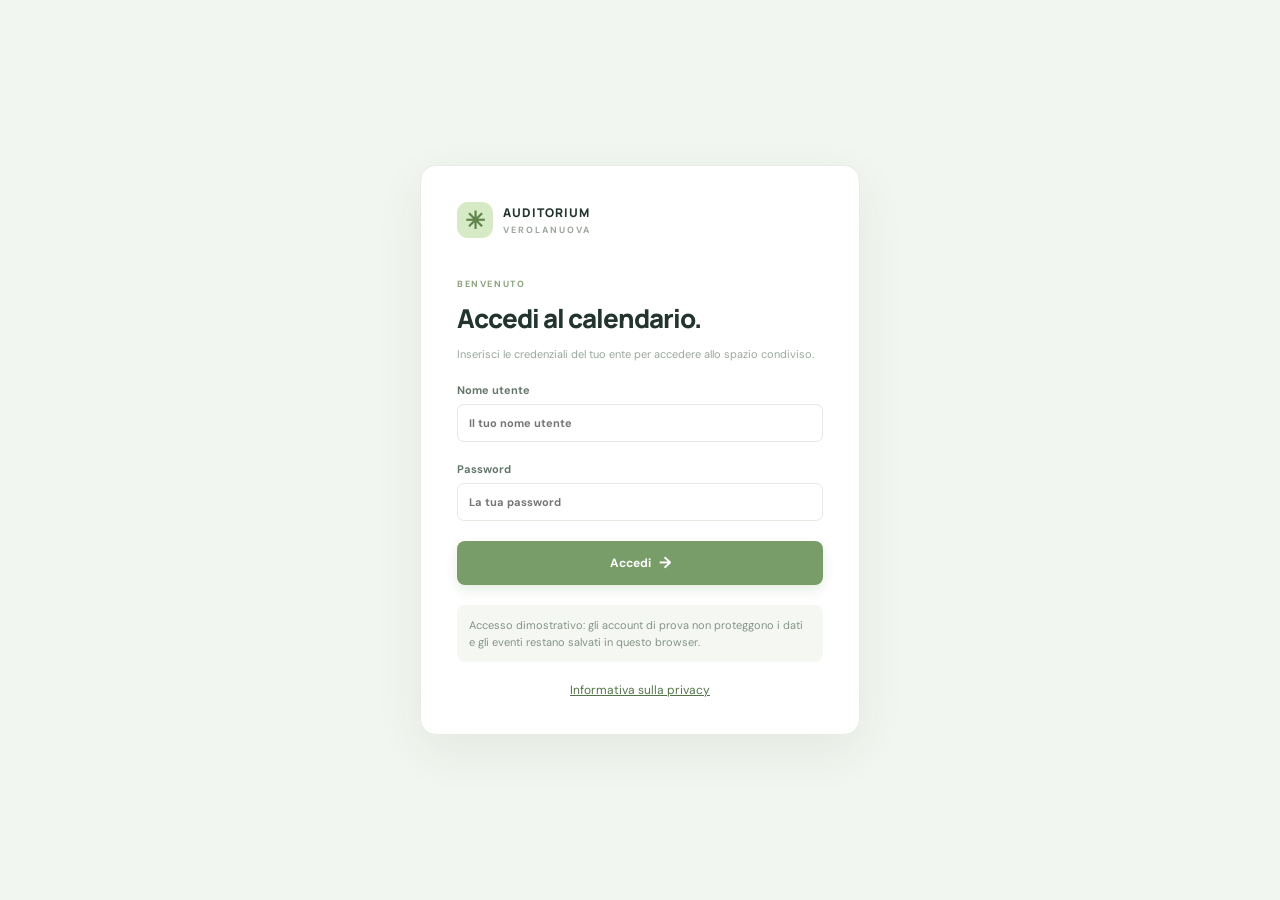
==== index.html @ 4de80c24 "Link privacy information from login" ====
<!doctype html>
<html lang="it"><head><meta charset="utf-8"><meta name="viewport" content="width=device-width, initial-scale=1"><title>Accedi · Calendario Auditorium</title><link rel="preconnect" href="https://fonts.googleapis.com"><link rel="preconnect" href="https://fonts.gstatic.com" crossorigin><link href="https://fonts.googleapis.com/css2?family=DM+Sans:wght@400;500;600;700&family=Manrope:wght@500;600;700;800&display=swap" rel="stylesheet"><link rel="stylesheet" href="styles.css"></head>
<body class="login-page"><main class="login-card"><form id="loginForm"><div class="login-brand"><span class="brand-icon">✳</span><span>AUDITORIUM<small>VEROLANUOVA</small></span></div><div class="eyebrow">BENVENUTO</div><h1>Accedi al calendario.</h1><p class="dialog-copy">Inserisci le credenziali del tuo ente per accedere allo spazio condiviso.</p><label>Nome utente<input name="username" autocomplete="username" required placeholder="Il tuo nome utente"></label><label>Password<input name="password" type="password" autocomplete="current-password" required placeholder="La tua password"></label><p id="loginError" class="error" role="alert"></p><button id="loginButton" class="primary-button login-submit" type="button">Accedi <span aria-hidden="true">→</span></button><p class="login-note">Accesso dimostrativo: gli account di prova non proteggono i dati e gli eventi restano salvati in questo browser.</p></form><p style="margin:20px 0 0;text-align:center;font-size:12px"><a href="privacy.html" style="color:#527548">Informativa sulla privacy</a></p></main><script src="login.js"></script></body></html>
---- styles.css ----
:root{--ink:#23342e;--muted:#89938e;--line:#edf0ed;--green:#b5d992;--green-dark:#628c47;--blue:#577e9e;--bg:#f6f8f5}*{box-sizing:border-box}body{margin:0;background:var(--bg);color:var(--ink);font-family:'DM Sans',sans-serif;font-size:14px}button,input,select,textarea{font:inherit}button{cursor:pointer}.sidebar{position:fixed;inset:0 auto 0 0;width:238px;background:#fff;border-right:1px solid #edf0ed;padding:30px 20px;display:flex;flex-direction:column}.brand{display:flex;align-items:center;gap:11px;text-decoration:none;color:var(--ink);font-family:Manrope,sans-serif;font-size:13px;font-weight:800;letter-spacing:1.1px}.brand-icon{display:grid;place-items:center;width:36px;height:36px;background:#d5eac5;border-radius:11px;font-size:24px;color:#61844d}.brand small{display:block;font:700 9px 'DM Sans';letter-spacing:2.2px;color:#9ba69d;margin-top:4px}.sidebar-label{font-size:9px;letter-spacing:1.5px;font-weight:700;color:#a4aea7;margin:54px 10px 16px}.nav-active{background:#eef5e9;color:#587b48;border-radius:9px;padding:13px 12px;font-weight:700}.nav-active>span:first-child{font-size:18px;margin-right:10px}.nav-arrow{float:right}.calendar-label{margin-top:39px}.calendar-key{display:flex;align-items:flex-start;gap:10px;font-size:12px;font-weight:700;padding:9px 8px;line-height:1.3}.calendar-key small{display:block;color:#a7b0a8;font-size:10px;font-weight:500;margin-top:5px}.key-dot,.legend i{display:inline-block;width:9px;height:9px;border-radius:50%;flex:none;margin-top:3px}.school-dot{background:#d5ac45}.town-dot{background:#648bac}.key-check{margin-left:auto;color:#a6b0a8}.sidebar-bottom{margin-top:auto;background:#f3f7f0;border-radius:12px;padding:17px;color:#55714a}.help-icon{font-size:23px;margin-bottom:17px}.sidebar-bottom strong{font-size:12px}.sidebar-bottom p{font-size:11px;color:#8a9b86;line-height:1.6;margin-bottom:0}.sidebar-footer{font-size:8px;letter-spacing:1px;color:#b0bab1;margin:25px 3px 0}.sidebar-footer span{float:right}.main{margin-left:238px}.topbar{height:76px;background:#fff;border-bottom:1px solid var(--line);display:flex;align-items:center;justify-content:space-between;padding:0 48px}.breadcrumbs{font-size:9px;color:#aab2ac;font-weight:700;letter-spacing:1.3px}.breadcrumbs span{padding:0 12px;color:#d6dcd7}.breadcrumbs b{color:#718078}.top-right{display:flex;align-items:center;gap:24px}.demo-pill{font-size:9px;letter-spacing:.8px;font-weight:700;color:#839186}.demo-pill i,.calendar-footer i{display:inline-block;width:6px;height:6px;background:#9cc981;border-radius:50%;margin-right:6px}.profile-button{border:0;background:none;display:flex;align-items:center;gap:10px;text-align:left;color:#5e6e63}.avatar{width:34px;height:34px;border-radius:50%;display:grid;place-items:center;background:#e6ede2;color:#58794a;font-weight:700}.profile-text b,.profile-text small{display:block}.profile-text b{font-size:11px}.profile-text small{font-size:9px;color:#a5afa7;margin-top:3px}.content{max-width:1500px;margin:auto;padding:46px 48px 20px}.heading{display:flex;justify-content:space-between;align-items:end;margin-bottom:29px}.eyebrow{color:#8ca37e;font-size:9px;letter-spacing:1.6px;font-weight:700}.eyebrow>span{display:inline-block;width:22px;height:2px;background:#aacb95;vertical-align:middle;margin-right:8px}h1,h2,p{margin-top:0}h1{font:800 35px Manrope,sans-serif;letter-spacing:-1.7px;margin:11px 0 8px}h1 em{font-style:normal;color:#9abc88}.heading p{margin:0;color:#96a198;font-size:13px}.primary-button{border:0;border-radius:8px;background:#789d68;color:white;padding:12px 18px;font-weight:700;font-size:12px;box-shadow:0 5px 12px #799d6830}.primary-button span{font-size:20px;vertical-align:middle;margin-right:7px;line-height:10px}.notice{height:55px;background:#eef5e9;border:1px solid #e5f0df;border-radius:9px;display:flex;align-items:center;gap:12px;padding:0 16px;color:#82977b;font-size:11px;margin-bottom:21px}.notice b{color:#617c57}.notice-icon{border:1px solid #9ab890;color:#85a779;border-radius:50%;width:16px;height:16px;text-align:center;font-weight:bold}.notice-spark{margin-left:auto;font-size:19px;color:#bad3ad}.calendar-card{background:white;border:1px solid #e9ede9;border-radius:12px;overflow:hidden;box-shadow:0 8px 35px #203a2910}.calendar-toolbar{display:flex;justify-content:space-between;align-items:center;padding:23px 25px 20px}.date-controls{display:flex;align-items:center;gap:17px}.today-button,.secondary-button{background:white;border:1px solid #e2e9e2;border-radius:6px;padding:8px 13px;color:#65766a;font-weight:700;font-size:11px}.arrows{display:flex;gap:5px}.arrows button{border:0;background:none;color:#849188;font-size:22px;line-height:1}.calendar-toolbar h2{font:700 17px Manrope;margin:0;text-transform:capitalize;letter-spacing:-.5px}.view-switch{background:#f5f7f4;border-radius:7px;padding:3px;display:flex}.view-switch button{border:0;background:none;padding:7px 12px;font-size:10px;color:#98a29a;font-weight:700;border-radius:5px}.view-switch .selected{background:white;color:#58764e;box-shadow:0 1px 4px #273c2920}.legend{display:flex;align-items:center;gap:24px;padding:0 25px 18px;color:#6d7d70;font-size:10px;font-weight:700}.legend i{width:8px;height:8px;margin:0 5px 0 0}.legend small{color:#a7b0a7;font-size:9px;font-weight:400;margin-left:5px}.legend-note{margin-left:auto;color:#bdc5be;font-size:8px;letter-spacing:.8px}.calendar-scroll{overflow:auto;max-height:690px}.week-grid{display:grid;grid-template-columns:58px repeat(var(--days),minmax(100px,1fr));min-width:760px}.day-head{height:70px;text-align:center;border-top:1px solid var(--line);border-bottom:1px solid var(--line);padding:12px;color:#a5afa6;font-size:9px;font-weight:700;letter-spacing:1px}.day-head b{display:grid;place-items:center;width:30px;height:30px;margin:3px auto 0;color:#5e6e62;font:700 15px Manrope}.day-head.today b{background:#85aa75;color:white;border-radius:50%}.time-col{position:relative;height:1152px}.time-label{position:absolute;right:12px;transform:translateY(-50%);color:#b3bcb4;font-size:9px}.day-column{position:relative;height:1152px;border-left:1px solid #eef1ee;background:repeating-linear-gradient(to bottom,transparent 0,transparent 47px,#eff2ef 47px,#eff2ef 48px)}.day-column:after{content:'';position:absolute;top:672px;width:100%;border-top:1px dashed #ccdcd0;pointer-events:none}.event{position:absolute;left:4px;right:4px;border:0;border-left:3px solid #caa347;border-radius:4px;background:#fcf3d9;color:#80641f;text-align:left;padding:5px 6px;overflow:hidden;font-size:10px;z-index:2}.event.town{background:#e7eff6;border-color:#668eae;color:#557b9a}.event b,.event small{display:block;white-space:nowrap;overflow:hidden;text-overflow:ellipsis}.event small{font-size:9px;margin-top:3px}.month-grid{display:grid;grid-template-columns:repeat(7,minmax(100px,1fr));min-width:700px}.month-day{height:112px;border-top:1px solid var(--line);border-right:1px solid var(--line);padding:8px;color:#6e7c71}.month-day.outside{color:#cdd5ce;background:#fbfcfb}.month-day strong{font-size:11px}.month-event{display:block;width:100%;text-align:left;border:0;border-radius:3px;margin-top:4px;padding:4px;background:#fcf3d9;color:#80641f;font-size:9px;white-space:nowrap;overflow:hidden;text-overflow:ellipsis}.month-event.town{background:#e7eff6;color:#557b9a}.month-weekday{text-align:center;padding:13px;color:#a5afa6;font-size:9px;font-weight:700}.calendar-footer{padding:17px 25px;display:flex;justify-content:space-between;color:#a9b5aa;font-size:8px;font-weight:700;letter-spacing:.8px}.calendar-footer b{font-size:14px;color:#a5c59b}.bottom-note{display:flex;gap:12px;align-items:center;margin:23px 3px;color:#a0aaa1;font-size:11px}.bottom-note>span{font-size:20px;color:#b4cda9}.bottom-note b{color:#76897a;margin-right:5px}footer{border-top:1px solid #e9ede8;margin-top:34px;padding:22px 0;color:#b6c0b7;font-size:8px;letter-spacing:1px;font-weight:700}footer span{float:right}footer b{color:#a1c393;font-size:13px}dialog{border:0;border-radius:14px;padding:28px;width:min(500px,calc(100% - 32px));box-shadow:0 20px 80px #1e332b33;color:var(--ink)}dialog::backdrop{background:#24392e66}.dialog-head{display:flex;justify-content:space-between;align-items:start;margin-bottom:20px}.dialog-head h2{font:800 23px Manrope;margin:8px 0 0;letter-spacing:-1px}.close{background:none;border:0;font-size:24px;color:#98a69b}label{display:block;color:#65776a;font-size:11px;font-weight:700;margin:15px 0}input,select,textarea{display:block;width:100%;border:1px solid #e1e9e1;border-radius:7px;padding:11px;margin-top:7px;color:#34483a;background:white}textarea{resize:vertical}.form-row{display:grid;grid-template-columns:1.2fr 1fr 1fr;gap:10px}.optional,.form-hint,.dialog-copy{color:#9aa79c;font-size:11px;line-height:1.6}.error{color:#b34747;font-size:11px}.dialog-actions{display:flex;justify-content:flex-end;gap:9px;margin-top:20px}.profile-options{display:grid;gap:8px}.profile-options button{display:flex;align-items:center;text-align:left;gap:12px;background:#f7f9f6;border:1px solid #eef1ed;border-radius:8px;padding:12px;color:#65766a}.profile-options button>span:nth-child(2){flex:1}.profile-options b,.profile-options small{display:block}.profile-options small{color:#9aa79c;margin-top:4px}.school-avatar{background:#f8edc9;color:#8c6c20}.town-avatar{background:#e1edf5;color:#557b9a}.delete-button{margin-right:auto;border:0;background:none;color:#b46565;font-weight:700;font-size:11px}@media(max-width:900px){.sidebar{width:65px;padding:20px 12px}.brand span:not(.brand-icon),.sidebar-label,.nav-active,.calendar-key,.sidebar-bottom,.sidebar-footer{display:none}.main{margin-left:65px}.content{padding:30px 22px}.topbar{padding:0 22px}.profile-text,.breadcrumbs{display:none}}@media(max-width:600px){.sidebar{display:none}.main{margin:0}.topbar{height:60px}.top-right{margin-left:auto}.content{padding:25px 15px}h1{font-size:27px}.heading{align-items:start;gap:15px}.heading .primary-button{white-space:nowrap;padding:10px}.notice{height:auto;padding:13px;line-height:1.5}.calendar-toolbar{align-items:start;gap:15px;flex-direction:column}.legend{flex-wrap:wrap;gap:10px}.legend-note{display:none}.bottom-note span span{display:none}.form-row{grid-template-columns:1fr 1fr}.form-row label:first-child{grid-column:span 2}}

/* Accenti dell'interfaccia in base al profilo dimostrativo. */
body[data-profile="school"] .primary-button,body[data-profile="school"] .day-head.today b{background:#b78e32}
body[data-profile="school"] h1 em{color:#c6a34c}
body[data-profile="school"] .notice,body[data-profile="school"] .nav-active,body[data-profile="school"] .sidebar-bottom{background:#faf5e5;color:#806a37}
body[data-profile="school"] .notice b,body[data-profile="school"] .sidebar-bottom strong{color:#806a37}
body[data-profile="school"] .eyebrow{color:#a4863a}
body[data-profile="school"] .eyebrow>span{background:#cfb567}
body[data-profile="town"] .primary-button,body[data-profile="town"] .day-head.today b{background:#648bac}
body[data-profile="town"] h1 em{color:#779bb5}
body[data-profile="town"] .notice,body[data-profile="town"] .nav-active,body[data-profile="town"] .sidebar-bottom{background:#edf3f7;color:#5e7f97}
body[data-profile="town"] .notice b,body[data-profile="town"] .sidebar-bottom strong{color:#52758e}
body[data-profile="town"] .eyebrow{color:#6689a2}
body[data-profile="town"] .eyebrow>span{background:#88a9be}

.calendar-key{width:100%;border:0;background:transparent;text-align:left;color:inherit;border-radius:8px;cursor:pointer}.calendar-key:hover{background:#f5f7f4}.calendar-key:focus-visible{outline:2px solid #789d68;outline-offset:2px}.calendar-key[aria-pressed="false"]{opacity:.48}.calendar-key[aria-pressed="false"] .key-check{visibility:hidden}

.overlap-warning:not([hidden]){display:block;background:#fff5d5;border:1px solid #ecd584;border-radius:8px;color:#765819;padding:12px 14px;font-size:12px;line-height:1.5;font-weight:600;overflow-wrap:anywhere}

/* Segnala le sovrapposizioni mantenendo il colore dell'ente. */
.event.has-overlap,.month-event.has-overlap{box-shadow:inset 0 -5px 0 #e2b63f}
.month-event.has-overlap{padding-bottom:8px}

/* Colori della scuola e avviso visibile sulle sovrapposizioni. */
.school-dot{background:#dc812f}
.school-avatar{background:#ffead8;color:#a64d12}
.event:not(.town){background:#fff0e3;border-color:#dc812f;color:#8b451b}
.month-event:not(.town){background:#fff0e3;color:#8b451b}
body[data-profile="school"] .primary-button,body[data-profile="school"] .day-head.today b{background:#be6522}
body[data-profile="school"] h1 em{color:#d28448}
body[data-profile="school"] .notice,body[data-profile="school"] .nav-active,body[data-profile="school"] .sidebar-bottom{background:#fff2e6;color:#925b33}
body[data-profile="school"] .notice b,body[data-profile="school"] .sidebar-bottom strong{color:#8b4d22}
body[data-profile="school"] .eyebrow{color:#af642c}
body[data-profile="school"] .eyebrow>span{background:#dc9a68}
.event.has-overlap,.month-event.has-overlap{box-shadow:inset 0 -5px 0 #e2b63f;padding-right:22px}
.month-event.has-overlap{position:relative}
.event.has-overlap::after,.month-event.has-overlap::after{content:'⚠️';position:absolute;right:3px;bottom:2px;font-size:12px;line-height:1}
/* Allinea l'avviso all'interno dell'evento e lascia la striscia continua. */
.event.has-overlap::after,.month-event.has-overlap::after{top:5px;right:5px;bottom:auto;width:14px;height:14px;display:flex;align-items:center;justify-content:center;font-size:11px;line-height:14px}
.event.has-overlap,.month-event.has-overlap{box-shadow:inset 0 -4px 0 #e2b63f}

/* Un solo indicatore per ogni gruppo di eventi sovrapposti nella griglia. */
.event.has-overlap{box-shadow:none;padding-right:6px}
.event.has-overlap::after{content:none}
.overlap-strip{position:absolute;left:3px;right:3px;height:4px;background:#e2b63f;z-index:3;pointer-events:none;text-align:center;border-radius:0 0 3px 3px;color:#765819;font-size:13px;line-height:1}
.overlap-strip::after{content:'⚠️';position:absolute;left:50%;top:50%;transform:translate(-50%,-50%);background:#fff4ca;border-radius:50%;width:19px;height:19px;display:flex;align-items:center;justify-content:center;font-size:12px}
/* Fasce indicative: scuola fino alle 14, Comune dalle 14. */
.day-column{background:repeating-linear-gradient(to bottom,transparent 0,transparent 47px,rgba(94,110,99,.11) 47px,rgba(94,110,99,.11) 48px),linear-gradient(to bottom,#fff8f1 0,#fff8f1 58.3333%,#f1f7fb 58.3333%,#f1f7fb 100%)}
.day-column:after{border-top:2px solid #a6b6ac;z-index:1}

/* Mantiene visibili navigazione e intestazioni durante lo scorrimento. */
.topbar{position:sticky;top:0;z-index:20}
.calendar-card{overflow:visible}
.calendar-header{position:sticky;top:76px;z-index:12;background:#fff;border-radius:12px 12px 0 0}
.day-head,.month-weekday{position:sticky;top:0;z-index:8;background:#fff}
@media(max-width:600px){.calendar-header{top:60px}}

.day-head,.month-weekday{top:var(--header-offset,0px)}

.calendar-actions{display:flex;align-items:center;gap:16px}
.calendar-actions .primary-button{white-space:nowrap}
@media(max-width:600px){.calendar-actions{width:100%;justify-content:space-between;gap:8px}.calendar-actions .primary-button{padding:10px 12px}}

.login-dialog{max-width:440px;padding:36px}.login-dialog::backdrop{background:#26382fe0}.login-brand{display:flex;align-items:center;gap:10px;margin-bottom:40px;font:800 12px Manrope,sans-serif;letter-spacing:1px}.login-brand small{display:block;color:#9ba69d;font:700 9px 'DM Sans',sans-serif;letter-spacing:2px;margin-top:3px}.login-dialog h2{font:800 26px Manrope,sans-serif;letter-spacing:-1px;margin:10px 0}.login-dialog label{margin:20px 0}.login-submit{width:100%;display:flex;align-items:center;justify-content:center;gap:8px;padding:14px}.login-submit span{margin:0;font-size:16px;line-height:1}.login-note{background:#f5f7f3;border-radius:8px;padding:12px;color:#859388;font-size:11px;line-height:1.5;margin:20px 0 0}

.login-page{min-height:100vh;display:grid;place-items:center;padding:24px;background:#f2f6f0}.login-card{width:min(440px,100%);background:#fff;border:1px solid #e7eee6;border-radius:16px;padding:36px;box-shadow:0 16px 50px #203a2912}.login-card h1{font:800 26px Manrope,sans-serif;letter-spacing:-1px;margin:10px 0}.login-card label{margin:20px 0}@media(max-width:480px){.login-card{padding:26px}}

/* Nella vista mese ogni giorno si espande per mostrare tutti gli eventi. */
.month-day{height:auto;min-height:112px;min-width:0}
.month-event{white-space:normal;overflow:visible;line-height:1.4;padding:6px;text-overflow:clip}
.month-event b,.month-event small{display:block;overflow-wrap:anywhere}
.month-event small{font-size:9px;margin-top:3px}

.conflict-contact:not([hidden]){background:#fff5d5;border:1px solid #ecd584;border-radius:8px;padding:12px 14px;color:#765819;font-size:12px;line-height:1.5}.conflict-contact p{margin:0 0 10px}.contact-buttons{display:flex;flex-wrap:wrap;gap:8px}.contact-link:not([hidden]){display:inline-block;text-decoration:none;margin-top:8px}
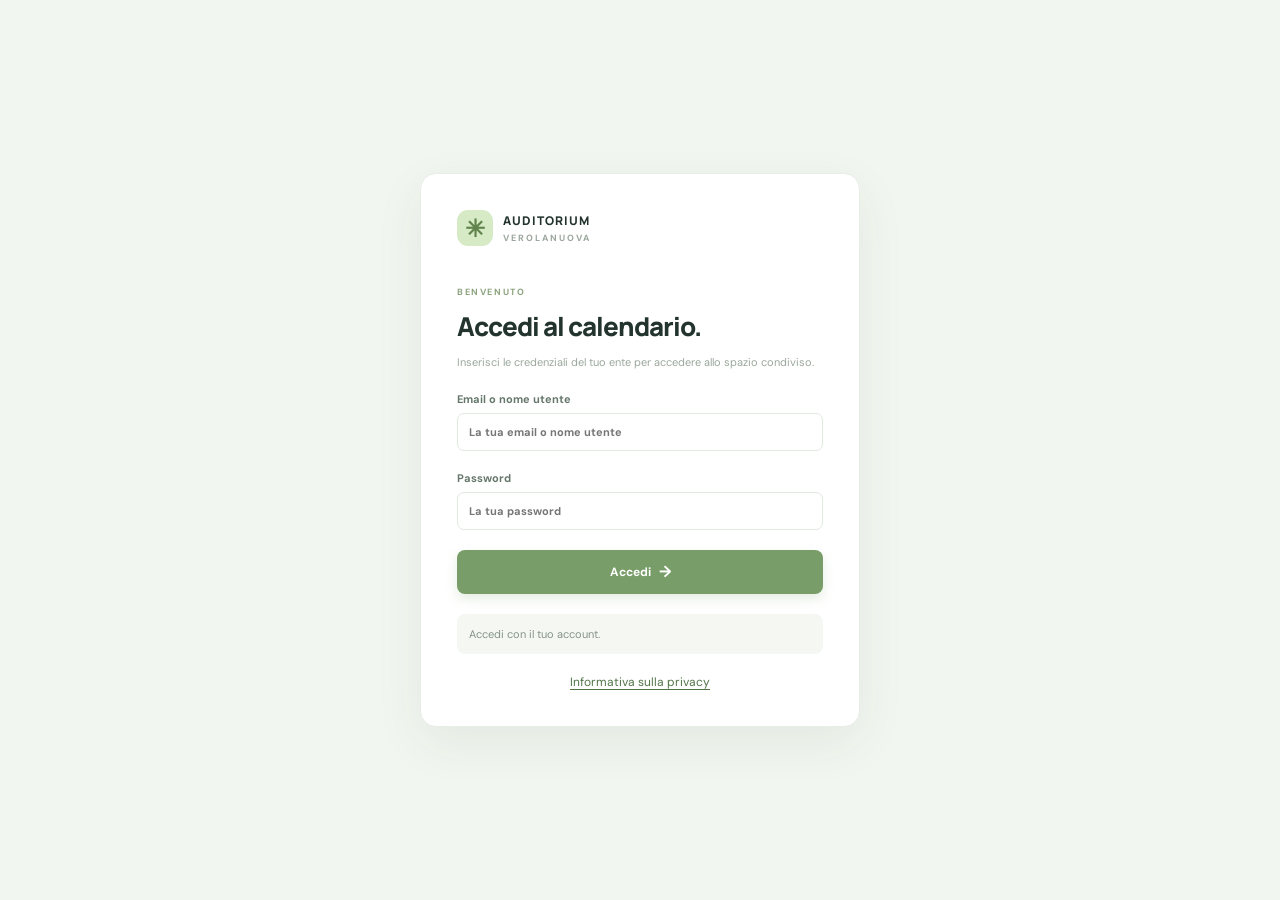
==== commit feda463a: "Prepare shared calendar for production" ====
--- a/index.html
+++ b/index.html
@@ -1,3 +1,3 @@
 <!doctype html>
 <html lang="it"><head><meta charset="utf-8"><meta name="viewport" content="width=device-width, initial-scale=1"><title>Accedi · Calendario Auditorium</title><link rel="preconnect" href="https://fonts.googleapis.com"><link rel="preconnect" href="https://fonts.gstatic.com" crossorigin><link href="https://fonts.googleapis.com/css2?family=DM+Sans:wght@400;500;600;700&family=Manrope:wght@500;600;700;800&display=swap" rel="stylesheet"><link rel="stylesheet" href="styles.css"></head>
-<body class="login-page"><main class="login-card"><form id="loginForm"><div class="login-brand"><span class="brand-icon">✳</span><span>AUDITORIUM<small>VEROLANUOVA</small></span></div><div class="eyebrow">BENVENUTO</div><h1>Accedi al calendario.</h1><p class="dialog-copy">Inserisci le credenziali del tuo ente per accedere allo spazio condiviso.</p><label>Nome utente<input name="username" autocomplete="username" required placeholder="Il tuo nome utente"></label><label>Password<input name="password" type="password" autocomplete="current-password" required placeholder="La tua password"></label><p id="loginError" class="error" role="alert"></p><button id="loginButton" class="primary-button login-submit" type="button">Accedi <span aria-hidden="true">→</span></button><p class="login-note">Accesso dimostrativo: gli account di prova non proteggono i dati e gli eventi restano salvati in questo browser.</p></form><p style="margin:20px 0 0;text-align:center;font-size:12px"><a href="privacy.html" style="color:#527548">Informativa sulla privacy</a></p></main><script src="login.js"></script></body></html>+<body class="login-page"><main class="login-card"><form id="loginForm"><div class="login-brand"><span class="brand-icon">✳</span><span>AUDITORIUM<small>VEROLANUOVA</small></span></div><div class="eyebrow">BENVENUTO</div><h1>Accedi al calendario.</h1><p class="dialog-copy">Inserisci le credenziali del tuo ente per accedere allo spazio condiviso.</p><label>Email o nome utente<input name="username" autocomplete="username" required placeholder="La tua email o nome utente"></label><label>Password<input name="password" type="password" autocomplete="current-password" required placeholder="La tua password"></label><p id="loginError" class="error" role="alert"></p><button id="loginButton" class="primary-button login-submit" type="button">Accedi <span aria-hidden="true">→</span></button><p class="login-note">Accedi con il tuo account.</p></form><p class="privacy-link"><a href="privacy.html">Informativa sulla privacy</a></p></main><script src="login.js"></script></body></html>
--- a/styles.css
+++ b/styles.css
@@ -73,3 +73,5 @@
 .month-event small{font-size:9px;margin-top:3px}
 
 .conflict-contact:not([hidden]){background:#fff5d5;border:1px solid #ecd584;border-radius:8px;padding:12px 14px;color:#765819;font-size:12px;line-height:1.5}.conflict-contact p{margin:0 0 10px}.contact-buttons{display:flex;flex-wrap:wrap;gap:8px}.contact-link:not([hidden]){display:inline-block;text-decoration:none;margin-top:8px}
+
+.privacy-link{margin:20px 0 0;text-align:center;font-size:12px}.privacy-link a,footer a{color:#527548;text-decoration:underline;text-underline-offset:3px}
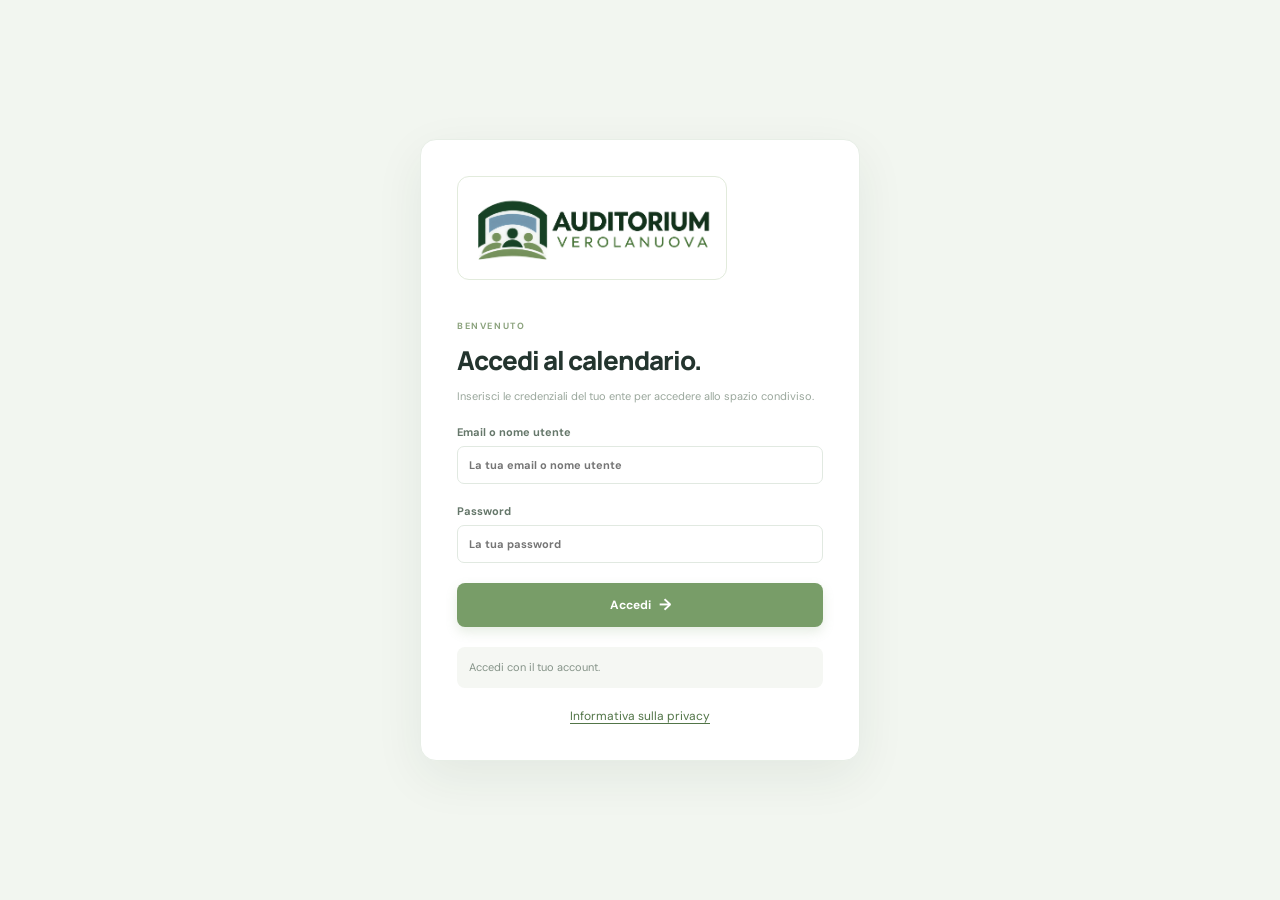
==== commit f11623b2: "Aggiungi il logo alle pagine del calendario" ====
--- a/index.html
+++ b/index.html
@@ -1,3 +1,3 @@
 <!doctype html>
-<html lang="it"><head><meta charset="utf-8"><meta name="viewport" content="width=device-width, initial-scale=1"><title>Accedi · Calendario Auditorium</title><link rel="preconnect" href="https://fonts.googleapis.com"><link rel="preconnect" href="https://fonts.gstatic.com" crossorigin><link href="https://fonts.googleapis.com/css2?family=DM+Sans:wght@400;500;600;700&family=Manrope:wght@500;600;700;800&display=swap" rel="stylesheet"><link rel="stylesheet" href="styles.css"></head>
-<body class="login-page"><main class="login-card"><form id="loginForm"><div class="login-brand"><span class="brand-icon">✳</span><span>AUDITORIUM<small>VEROLANUOVA</small></span></div><div class="eyebrow">BENVENUTO</div><h1>Accedi al calendario.</h1><p class="dialog-copy">Inserisci le credenziali del tuo ente per accedere allo spazio condiviso.</p><label>Email o nome utente<input name="username" autocomplete="username" required placeholder="La tua email o nome utente"></label><label>Password<input name="password" type="password" autocomplete="current-password" required placeholder="La tua password"></label><p id="loginError" class="error" role="alert"></p><button id="loginButton" class="primary-button login-submit" type="button">Accedi <span aria-hidden="true">→</span></button><p class="login-note">Accedi con il tuo account.</p></form><p class="privacy-link"><a href="privacy.html">Informativa sulla privacy</a></p></main><script src="login.js"></script></body></html>
+<html lang="it"><head><meta charset="utf-8"><meta name="viewport" content="width=device-width, initial-scale=1"><title>Accedi · Calendario Auditorium</title><link rel="preconnect" href="https://fonts.googleapis.com"><link rel="preconnect" href="https://fonts.gstatic.com" crossorigin><link href="https://fonts.googleapis.com/css2?family=DM+Sans:wght@400;500;600;700&family=Manrope:wght@500;600;700;800&display=swap" rel="stylesheet"><link rel="stylesheet" href="styles.css"><link rel="stylesheet" href="logo-auditorium.css"></head>
+<body class="login-page"><main class="login-card"><form id="loginForm"><div class="login-brand"><img class="auditorium-logo" src="logo-auditorium.png" alt="Auditorium Verolanuova"></div><div class="eyebrow">BENVENUTO</div><h1>Accedi al calendario.</h1><p class="dialog-copy">Inserisci le credenziali del tuo ente per accedere allo spazio condiviso.</p><label>Email o nome utente<input name="username" autocomplete="username" required placeholder="La tua email o nome utente"></label><label>Password<input name="password" type="password" autocomplete="current-password" required placeholder="La tua password"></label><p id="loginError" class="error" role="alert"></p><button id="loginButton" class="primary-button login-submit" type="button">Accedi <span aria-hidden="true">→</span></button><p class="login-note">Accedi con il tuo account.</p></form><p class="privacy-link"><a href="privacy.html">Informativa sulla privacy</a></p></main><script src="login.js"></script></body></html>
--- a/logo-auditorium.css
+++ b/logo-auditorium.css
@@ -0,0 +1,24 @@
+.login-brand,
+.logo-frame {
+  background: #fff;
+  border: 1px solid #e2ebdc;
+  border-radius: 12px;
+  padding: 10px 12px;
+}
+
+.login-brand { width: min(100%, 270px); }
+.auditorium-logo { display: block; width: 100%; height: auto; }
+.logo-frame { display: block; overflow: hidden; }
+body[data-profile="school"] .logo-frame { border-color: #e8ac7b; background: #fff5ec; }
+body[data-profile="town"] .logo-frame { border-color: #a9c6dc; background: #f1f7fb; }
+.mobile-logo { display: none; }
+
+@media (min-width: 601px) and (max-width: 900px) {
+  .sidebar .logo-frame { width: 41px; height: 41px; padding: 3px; }
+  .sidebar .auditorium-logo { width: 120px; max-width: none; }
+}
+
+@media (max-width: 600px) {
+  .mobile-logo { display: block; width: 150px; padding: 4px 7px; }
+}
+
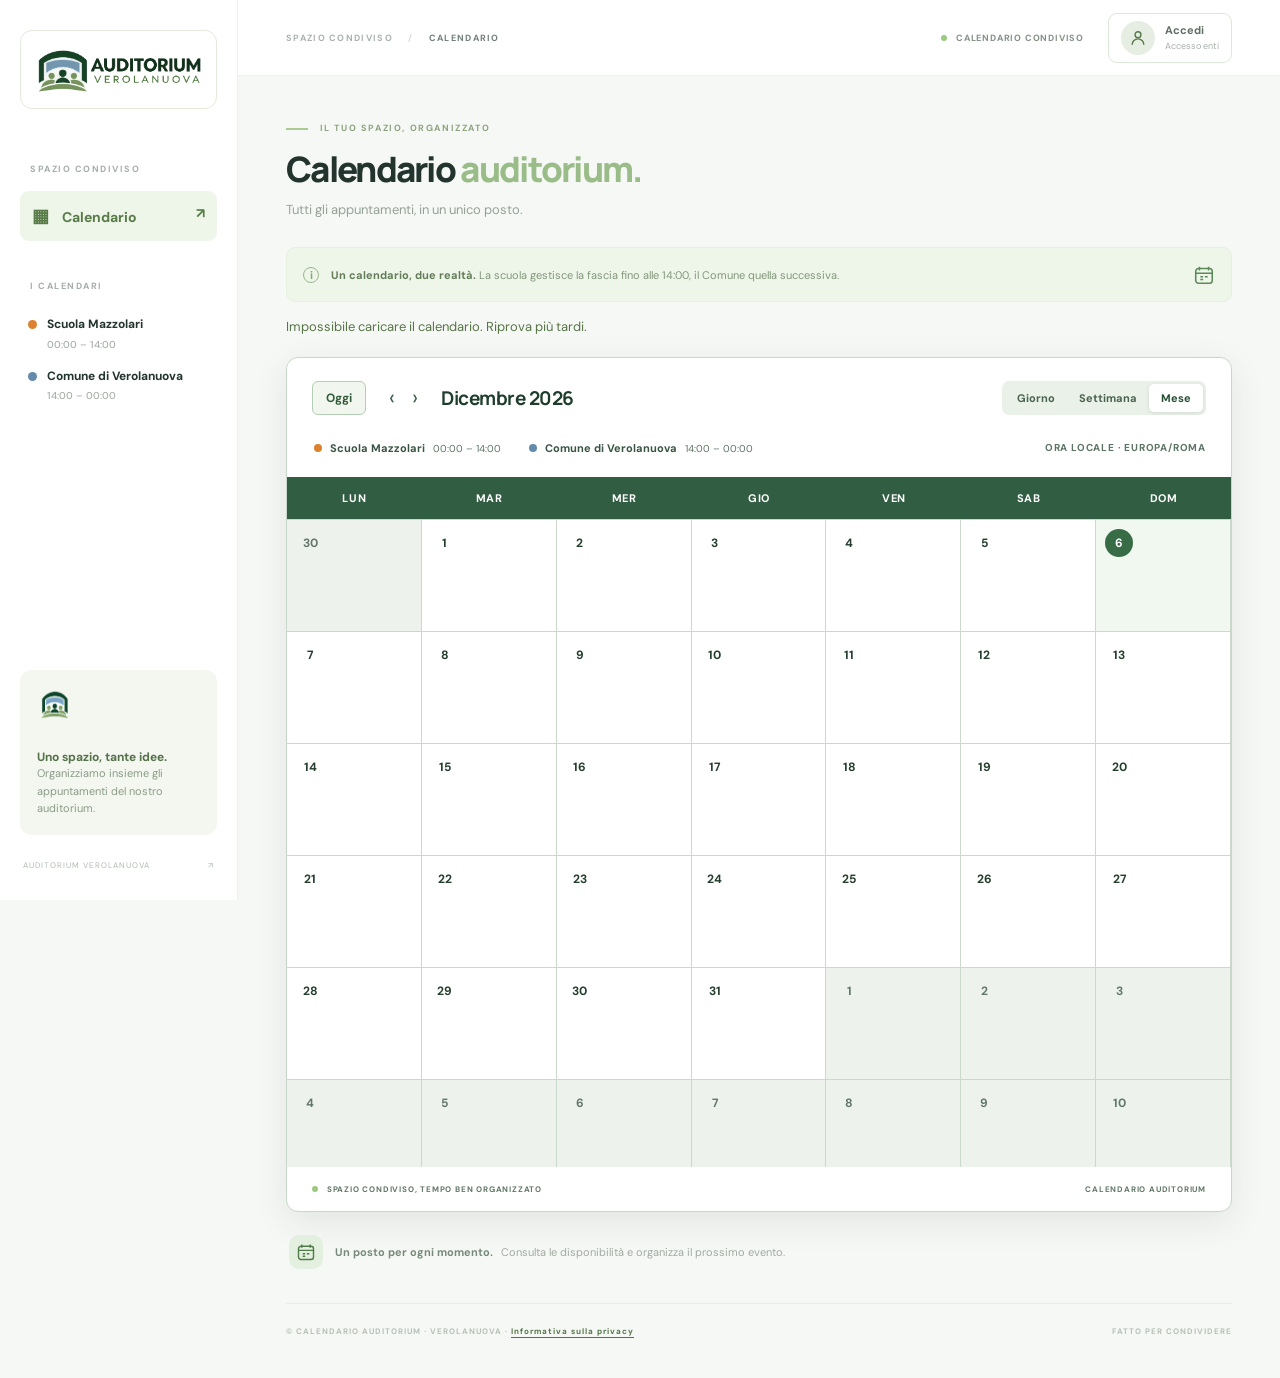
==== commit 3299a848: "Aggiunge calendario pubblico e stato richiesta formale" ====
--- a/index.html
+++ b/index.html
@@ -1,3 +1,44 @@
 <!doctype html>
-<html lang="it"><head><meta charset="utf-8"><meta name="viewport" content="width=device-width, initial-scale=1"><title>Accedi · Calendario Auditorium</title><link rel="preconnect" href="https://fonts.googleapis.com"><link rel="preconnect" href="https://fonts.gstatic.com" crossorigin><link href="https://fonts.googleapis.com/css2?family=DM+Sans:wght@400;500;600;700&family=Manrope:wght@500;600;700;800&display=swap" rel="stylesheet"><link rel="stylesheet" href="styles.css"><link rel="stylesheet" href="logo-auditorium.css"></head>
-<body class="login-page"><main class="login-card"><form id="loginForm"><div class="login-brand"><img class="auditorium-logo" src="logo-auditorium.png" alt="Auditorium Verolanuova"></div><div class="eyebrow">BENVENUTO</div><h1>Accedi al calendario.</h1><p class="dialog-copy">Inserisci le credenziali del tuo ente per accedere allo spazio condiviso.</p><label>Email o nome utente<input name="username" autocomplete="username" required placeholder="La tua email o nome utente"></label><label>Password<input name="password" type="password" autocomplete="current-password" required placeholder="La tua password"></label><p id="loginError" class="error" role="alert"></p><button id="loginButton" class="primary-button login-submit" type="button">Accedi <span aria-hidden="true">→</span></button><p class="login-note">Accedi con il tuo account.</p></form><p class="privacy-link"><a href="privacy.html">Informativa sulla privacy</a></p></main><script src="login.js"></script></body></html>
+<html lang="it">
+<head>
+  <meta charset="utf-8"><meta name="viewport" content="width=device-width, initial-scale=1">
+  <title>Calendario Auditorium</title>
+  <link rel="preconnect" href="https://fonts.googleapis.com"><link rel="preconnect" href="https://fonts.gstatic.com" crossorigin>
+  <link href="https://fonts.googleapis.com/css2?family=DM+Sans:wght@400;500;600;700&family=Manrope:wght@500;600;700;800&display=swap" rel="stylesheet">
+  <link rel="stylesheet" href="styles.css?v=calendar-list-1">
+  <link rel="stylesheet" href="logo-auditorium.css">
+</head>
+<body>
+  <aside class="sidebar">
+    <a class="brand logo-frame" href="#" aria-label="Auditorium Verolanuova"><img class="auditorium-logo" src="logo-auditorium.png" alt=""></a>
+    <div class="sidebar-label">SPAZIO CONDIVISO</div>
+    <div class="nav-active"><span>▦</span> Calendario <span class="nav-arrow">↗</span></div>
+    <div class="sidebar-label calendar-label">I CALENDARI</div>
+    <button type="button" class="calendar-key" data-calendar="school" aria-label="Mostra gli eventi della Scuola Mazzolari"><span class="key-dot school-dot"></span><span>Scuola Mazzolari<small>00:00 – 14:00</small></span></button>
+    <button type="button" class="calendar-key" data-calendar="town" aria-label="Mostra gli eventi del Comune di Verolanuova"><span class="key-dot town-dot"></span><span>Comune di Verolanuova<small>14:00 – 00:00</small></span></button>
+    <div class="sidebar-bottom"><div class="help-icon"><img src="logo-simbolo.png" alt="" width="36" height="36"></div><strong>Uno spazio, tante idee.</strong><p>Organizziamo insieme gli appuntamenti del nostro auditorium.</p></div>
+    <div class="sidebar-footer">AUDITORIUM VEROLANUOVA <span>↗</span></div>
+  </aside>
+  <main class="main">
+    <header class="topbar"><div class="mobile-logo logo-frame"><img class="auditorium-logo" src="logo-auditorium.png" alt="Auditorium Verolanuova"></div><div class="breadcrumbs">SPAZIO CONDIVISO <span>/</span> <b>CALENDARIO</b></div><div class="top-right"><span class="demo-pill"><i></i> CALENDARIO CONDIVISO</span><button class="profile-button" id="profileButton" aria-label="Apri menu account"><span class="avatar" id="avatar"><svg aria-hidden="true" viewBox="0 0 24 24" width="20" height="20" fill="none" stroke="currentColor" stroke-width="1.7"><circle cx="12" cy="8" r="3.5"></circle><path d="M5 20a7 7 0 0 1 14 0"></path></svg></span><span class="profile-text"><b id="profileName">Accedi</b><small id="profileSubtitle">Accesso enti</small></span></button></div></header>
+    <section class="content">
+      <div class="heading"><div><div class="eyebrow"><span></span> IL TUO SPAZIO, ORGANIZZATO</div><h1>Calendario <em>auditorium.</em></h1><p>Tutti gli appuntamenti, in un unico posto.</p></div></div>
+      <div class="notice"><span class="notice-icon">i</span><span><b>Un calendario, due realtà.</b> La scuola gestisce la fascia fino alle 14:00, il Comune quella successiva.</span><svg class="notice-calendar" aria-hidden="true" viewBox="0 0 24 24" fill="none" stroke="currentColor" stroke-width="1.7"><rect x="3" y="5" width="18" height="16" rx="3"/><path d="M7 3v4M17 3v4M3 10h18M8 14h3M13 14h3M8 17h3"/></svg></div>
+      <p id="calendarStatus" class="calendar-status" role="status" aria-live="polite">Calendario in sola visualizzazione. Accedi per gestire gli eventi.</p>
+      <div class="calendar-card">
+        <div class="calendar-header"><div class="calendar-toolbar"><div class="date-controls"><button id="today" class="today-button">Oggi</button><div class="arrows"><button id="prev" aria-label="Periodo precedente">‹</button><button id="next" aria-label="Periodo successivo">›</button></div><h2 id="periodTitle"></h2></div><div class="calendar-actions"><button class="primary-button" id="newEvent" hidden><span>＋</span> Nuovo evento</button><div class="view-switch" aria-label="Vista calendario"><button data-view="day">Giorno</button><button data-view="week">Settimana</button><button data-view="month" class="selected">Mese</button></div></div></div>
+        <div class="legend"><button type="button" class="legend-calendar" data-calendar="school" aria-label="Mostra gli eventi della Scuola Mazzolari"><i class="school-dot"></i> Scuola Mazzolari <small>00:00 – 14:00</small></button><button type="button" class="legend-calendar" data-calendar="town" aria-label="Mostra gli eventi del Comune di Verolanuova"><i class="town-dot"></i> Comune di Verolanuova <small>14:00 – 00:00</small></button><span class="legend-note">ORA LOCALE · EUROPA/ROMA</span></div>
+        </div><div class="calendar-scroll"><div id="calendar"></div></div>
+        <div class="calendar-footer"><span><i></i> SPAZIO CONDIVISO, TEMPO BEN ORGANIZZATO</span><span>CALENDARIO AUDITORIUM</span></div>
+      </div>
+      <div class="bottom-note"><span class="bottom-note-icon" aria-hidden="true"><svg viewBox="0 0 24 24" fill="none" stroke="currentColor" stroke-width="1.7"><rect x="3" y="5" width="18" height="16" rx="3"/><path d="M7 3v4M17 3v4M3 10h18M8 14h3M13 14h3M8 17h3"/></svg></span> <div><b>Un posto per ogni momento.</b> <span>Consulta le disponibilità e organizza il prossimo evento.</span></div></div>
+      <footer>© CALENDARIO AUDITORIUM · VEROLANUOVA · <a href="privacy.html">Informativa sulla privacy</a> <span>FATTO PER CONDIVIDERE</span></footer>
+    </section>
+  </main>
+  <dialog id="eventDialog"><form id="eventForm"><div class="dialog-head"><div><div class="eyebrow" id="eventEyebrow">NUOVO APPUNTAMENTO</div><h2 id="eventHeading">Organizza un evento.</h2></div><button type="button" class="close" data-close="eventDialog" aria-label="Chiudi">×</button></div><label>Titolo <span class="optional">(visibile a tutti)</span><input name="title" required maxlength="100" placeholder="Es. Prova spettacolo"></label><label>Ente<select name="owner" id="owner"><option value="school">Scuola Mazzolari</option><option value="town">Comune di Verolanuova</option></select></label><div class="form-row"><label>Data<input name="date" type="date" required></label><label>Inizio<input name="start" type="time" required></label><label>Fine<input name="end" type="time" required></label></div><label class="formal-request" id="formalRequest"><input name="formalRequestDone" type="checkbox"><span><b>Richiesta formale</b><small id="requestStatus">Non effettuata</small></span></label><label>Note <span class="optional">(facoltative)</span><textarea name="notes" rows="3" placeholder="Aggiungi qualche dettaglio"></textarea></label><p class="form-hint">Gli orari indicano la consueta organizzazione degli enti e non limitano la scelta. Alla creazione di un evento sono previsti avvisi email. Modifiche e cancellazioni non generano avvisi.</p><p id="overlapWarning" class="overlap-warning" role="status" aria-live="polite" hidden></p><p id="formError" class="error" role="alert"></p><div class="dialog-actions"><button type="button" class="secondary-button" data-close="eventDialog">Annulla</button><button class="primary-button" id="saveEvent" type="button">Salva evento</button></div></form></dialog>
+  <dialog id="profileDialog"><div class="dialog-head"><div><div class="eyebrow">IL TUO ACCOUNT</div><h2 id="accountName"></h2></div><button class="close" data-close="profileDialog" aria-label="Chiudi">×</button></div><p class="dialog-copy">Puoi gestire il tuo accesso o uscire dal calendario.</p><div class="dialog-actions"><button id="logoutButton" class="secondary-button" type="button">Esci dall’account</button></div></dialog>
+  <dialog id="calendarListDialog" aria-labelledby="calendarListTitle"><div class="dialog-head"><div><div class="eyebrow">ELENCO APPUNTAMENTI</div><h2 id="calendarListTitle"></h2></div><button class="close" type="button" data-close="calendarListDialog" aria-label="Chiudi">×</button></div><div id="calendarList" class="calendar-list"></div><div class="dialog-actions"><button class="secondary-button" type="button" data-close="calendarListDialog">Chiudi</button></div></dialog>
+  <dialog id="detailsDialog"><div class="dialog-head"><div><div class="eyebrow" id="detailsOwner"></div><h2 id="detailsTitle"></h2></div><button class="close" data-close="detailsDialog" aria-label="Chiudi">×</button></div><p id="detailsTime"></p><p id="detailsRequest"></p><p id="detailsNotes"></p><div id="conflictContact" class="conflict-contact" hidden><p>⚠️ Questo evento si sovrappone a un evento dell’altro ente. Contattatevi per concordare gli orari.</p><div id="contactButtons" class="contact-buttons"></div></div><div class="dialog-actions"><button id="deleteEvent" class="delete-button">Elimina evento</button><button id="editEvent" class="primary-button" type="button">Modifica evento</button><button class="secondary-button" data-close="detailsDialog">Chiudi</button></div></dialog>
+  <dialog id="contactDialog"><div class="dialog-head"><div><div class="eyebrow">CONTATTA L’ENTE</div><h2 id="contactTitle"></h2></div><button class="close" data-close="contactDialog" aria-label="Chiudi">×</button></div><p id="contactNumber"></p><a id="contactCall" class="primary-button contact-link" hidden>Chiama</a></dialog>
+  <script src="app.js?v=calendar-list-1"></script>
+</body></html>
--- a/styles.css
+++ b/styles.css
@@ -14,7 +14,7 @@
 body[data-profile="town"] .eyebrow{color:#6689a2}
 body[data-profile="town"] .eyebrow>span{background:#88a9be}
 
-.calendar-key{width:100%;border:0;background:transparent;text-align:left;color:inherit;border-radius:8px;cursor:pointer}.calendar-key:hover{background:#f5f7f4}.calendar-key:focus-visible{outline:2px solid #789d68;outline-offset:2px}.calendar-key[aria-pressed="false"]{opacity:.48}.calendar-key[aria-pressed="false"] .key-check{visibility:hidden}
+.calendar-key{width:100%;border:0;background:transparent;text-align:left;color:inherit;border-radius:8px;cursor:pointer}.calendar-key:hover{background:#f5f7f4}.calendar-key:focus-visible{outline:2px solid #789d68;outline-offset:2px}
 
 .overlap-warning:not([hidden]){display:block;background:#fff5d5;border:1px solid #ecd584;border-radius:8px;color:#765819;padding:12px 14px;font-size:12px;line-height:1.5;font-weight:600;overflow-wrap:anywhere}
 
@@ -75,3 +75,88 @@
 .conflict-contact:not([hidden]){background:#fff5d5;border:1px solid #ecd584;border-radius:8px;padding:12px 14px;color:#765819;font-size:12px;line-height:1.5}.conflict-contact p{margin:0 0 10px}.contact-buttons{display:flex;flex-wrap:wrap;gap:8px}.contact-link:not([hidden]){display:inline-block;text-decoration:none;margin-top:8px}
 
 .privacy-link{margin:20px 0 0;text-align:center;font-size:12px}.privacy-link a,footer a{color:#527548;text-decoration:underline;text-underline-offset:3px}
+
+/* Anteprima delle note nelle tre viste del calendario. */
+.month-event .event-notes{display:-webkit-box;-webkit-box-orient:vertical;-webkit-line-clamp:2;overflow:hidden;white-space:pre-wrap;overflow-wrap:anywhere;margin-top:3px;font-size:9px;font-weight:400}
+.event.has-notes{display:flex;flex-wrap:wrap;align-content:flex-start;column-gap:4px}
+.event.has-notes b{flex:0 1 42%;min-width:0}
+.event.has-notes .event-notes{order:1;flex:1 1 0;min-width:2ch;overflow:hidden;white-space:nowrap;text-overflow:ellipsis;font-size:9px;font-weight:400}
+.event.has-notes small{order:2;flex:0 0 100%}
+.month-event .event-notes,.event.has-notes .event-notes{background:#ffed9c;color:#453600;border-radius:4px}
+.month-event .event-notes{padding:3px 5px}
+.event.has-notes .event-notes{padding:0 3px}
+
+/* Accesso pubblico al calendario e stato account. */
+[hidden]{display:none!important}
+.calendar-status{margin:-6px 0 20px;color:#587548;font-size:13px;line-height:1.5}
+.profile-button{border-radius:9px;padding:5px 7px}
+.profile-button:hover{background:#f2f7ef}
+.profile-button:focus-visible{outline:2px solid #789d68;outline-offset:2px}
+@media(max-width:900px){.profile-text{display:block}.profile-text b{font-size:12px}.profile-text small{font-size:10px}}
+@media(max-width:600px){.top-right{gap:8px}.demo-pill{display:none}.profile-button{gap:7px}.profile-text b{max-width:135px;overflow:hidden;text-overflow:ellipsis;white-space:nowrap}}
+
+.profile-button{border:1px solid #dce8d8;background:#fff;padding:7px 12px}
+
+.back-link{text-align:center;margin:16px 0 0}.back-link a{display:inline-flex;align-items:center;gap:8px;border:1px solid #dce8d8;border-radius:8px;padding:10px 14px;color:#527548;font-weight:700;text-decoration:none}.back-link a:hover{background:#f2f7ef}.back-link a:focus-visible{outline:2px solid #789d68;outline-offset:2px}.back-link span{font-size:18px;line-height:1}
+
+.back-link a{background:#edf5e9;border:1px solid #83a775;color:#426638;min-height:44px;box-shadow:0 2px 6px #203a2912}.back-link span{display:grid;place-items:center;width:26px;height:26px;border-radius:50%;background:#d8e9d1;font-size:20px}
+
+/* Calendario: intestazioni, date ed eventi ben distinguibili. */
+.calendar-card{border-color:#c6d6c8;box-shadow:0 10px 34px #203a2918}
+.calendar-toolbar{padding-bottom:22px}
+.calendar-toolbar h2{color:#1f3d2d;font-size:19px}
+.today-button{border-color:#b4cdb5;background:#f1f7ef;color:#315b38;font-size:12px}
+.arrows button{color:#3b6146}
+.view-switch{background:#eaf1e9}
+.view-switch button{color:#48634e;font-size:11px}
+.view-switch .selected{color:#244f31}
+.legend{color:#385443;font-size:11px}
+.legend small,.legend-note{color:#5b7463;font-size:10px}
+.month-weekday,.day-head{background:#315e42;color:#fff;border-color:#315e42;font-size:11px}
+.month-weekday{padding:14px 0;letter-spacing:.06em}
+.day-head b{color:#fff}
+.day-head.today b{background:#fff;color:#315e42}
+.month-day{border-color:#cbd9cd;background:#fff;color:#243e2d;padding:9px}
+.month-day.outside{background:#edf2ed;color:#627669}
+.month-day strong{display:grid;place-items:center;width:28px;height:28px;font-size:12px;border-radius:50%}
+.month-day.today{background:#f1f8ef}
+.month-day.today strong{background:#386c46;color:#fff}
+.time-col{background:#f5f8f4}
+.time-label{color:#4f6856;font-size:10px}
+.day-column{border-color:#cbd9cd;background:repeating-linear-gradient(to bottom,transparent 0,transparent 47px,rgba(56,89,65,.22) 47px,rgba(56,89,65,.22) 48px),linear-gradient(to bottom,#fff3e8 0,#fff3e8 58.3333%,#eaf3f9 58.3333%,#eaf3f9 100%)}
+.month-event:not(.town),.event:not(.town){background:#ffdfc1;color:#713109;border-left:4px solid #c35913}
+.month-event.town,.event.town{background:#c8e2f4;color:#174968;border-left:4px solid #246e9b}
+.month-event,.event{font-size:11px;border-radius:5px}
+.month-event{padding:7px 8px}
+.month-event small,.event small{font-size:10px}
+.month-event:focus-visible,.event:focus-visible{outline:3px solid #345e42;outline-offset:1px}
+.calendar-footer{color:#607766}
+.notice-calendar{width:22px;height:22px;flex:none;margin-left:auto;color:#5e8a5b}
+.bottom-note-icon{display:grid;place-items:center;flex:none;width:34px;height:34px;border-radius:10px;background:#e4f0df;color:#4f7b48!important}
+.bottom-note-icon svg{width:20px;height:20px}
+@media(max-width:600px){.notice-calendar{display:none}.calendar-toolbar h2{font-size:16px}.date-controls{gap:10px}}
+
+/* Stato della richiesta formale, nel modulo e sugli appuntamenti. */
+.formal-request{display:flex;align-items:center;gap:12px;padding:12px 14px;border:1px solid #dc9a96;border-radius:8px;background:#fff5f4;color:#833c38;cursor:pointer}
+.formal-request.done{border-color:#86bb8a;background:#f1faf1;color:#276435}
+.formal-request input{width:18px;height:18px;margin:0;flex:none;accent-color:#39824b}
+.formal-request b,.formal-request small{display:block}
+.formal-request b{font-size:12px}
+.formal-request small{font-size:11px;margin-top:3px}
+.formal-status{display:inline-block;max-width:100%;border:1px solid;border-radius:5px;padding:3px 5px;font-size:10px;font-weight:700;line-height:1.25;white-space:normal;overflow-wrap:anywhere}
+.formal-status.done{background:#e6f6e8;color:#235c31;border-color:#69a976}
+.formal-status.not-done{background:#fff0ee;color:#963a35;border-color:#d6837b}
+.month-event .formal-status,.event .formal-status{margin-top:4px}
+.event.has-notes .formal-status{order:3;flex:0 1 auto;min-width:0}
+#detailsRequest{margin:0 0 14px}
+
+/* Elenco degli appuntamenti di ciascun ente. */
+.legend-calendar{border:0;background:transparent;color:inherit;padding:4px 2px;font:inherit;text-align:left;border-radius:5px}
+.legend-calendar:hover{background:#eef5e9}
+.legend-calendar:focus-visible,.calendar-list-item:focus-visible{outline:2px solid #789d68;outline-offset:2px}
+.calendar-list{display:grid;gap:8px;max-height:55vh;overflow:auto}
+.calendar-list-item{display:flex;flex-direction:column;align-items:flex-start;gap:7px;width:100%;border:1px solid #dce8dc;border-radius:9px;background:#f9fbf8;padding:12px 14px;color:#253d2d;text-align:left}
+.calendar-list-item:hover{background:#eff6ed;border-color:#abcbaa}
+.calendar-list-item strong{font-size:14px;overflow-wrap:anywhere}
+.calendar-list-date{font-size:12px;color:#4f6957;line-height:1.4;text-transform:capitalize}
+.calendar-list-empty{margin:0;color:#5d7362;font-size:14px;line-height:1.5}
--- a/logo-auditorium.css
+++ b/logo-auditorium.css
@@ -6,7 +6,13 @@
   padding: 10px 12px;
 }
 
-.login-brand { width: min(100%, 270px); }
+.login-brand {
+  width: 100%;
+  justify-content: center;
+  padding: 0;
+  border: 0;
+  background: transparent;
+}
 .auditorium-logo { display: block; width: 100%; height: auto; }
 .logo-frame { display: block; overflow: hidden; }
 body[data-profile="school"] .logo-frame { border-color: #e8ac7b; background: #fff5ec; }
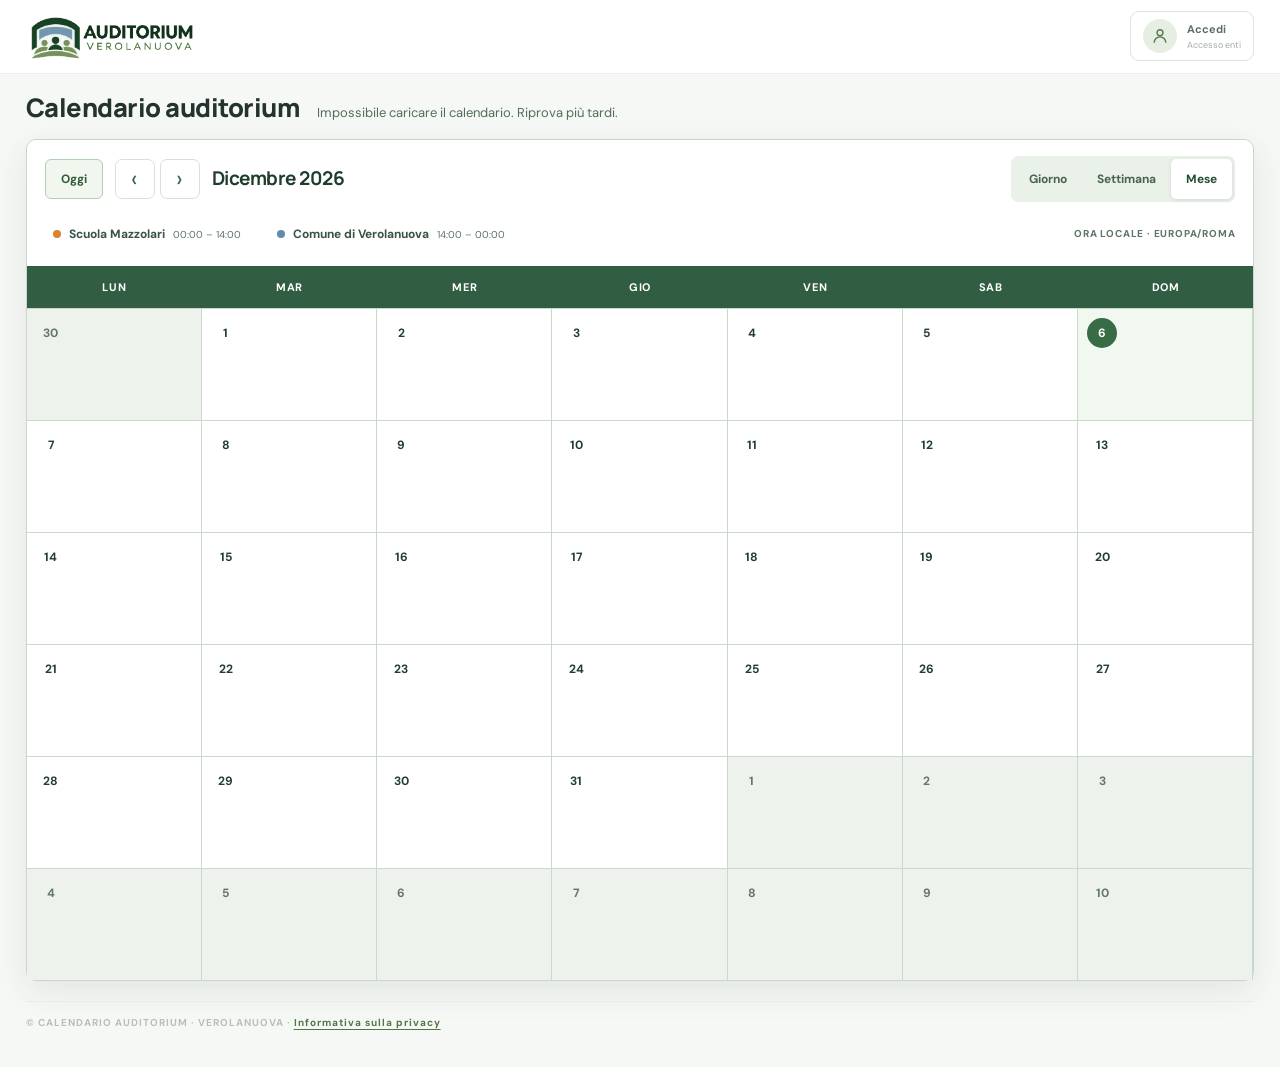
==== commit da9e155e: "Rendi il calendario più ampio e utilizzabile su mobile" ====
--- a/index.html
+++ b/index.html
@@ -5,40 +5,26 @@
   <title>Calendario Auditorium</title>
   <link rel="preconnect" href="https://fonts.googleapis.com"><link rel="preconnect" href="https://fonts.gstatic.com" crossorigin>
   <link href="https://fonts.googleapis.com/css2?family=DM+Sans:wght@400;500;600;700&family=Manrope:wght@500;600;700;800&display=swap" rel="stylesheet">
-  <link rel="stylesheet" href="styles.css?v=calendar-list-1">
+  <link rel="stylesheet" href="styles.css?v=calendario-responsive-1">
   <link rel="stylesheet" href="logo-auditorium.css">
 </head>
 <body>
-  <aside class="sidebar">
-    <a class="brand logo-frame" href="#" aria-label="Auditorium Verolanuova"><img class="auditorium-logo" src="logo-auditorium.png" alt=""></a>
-    <div class="sidebar-label">SPAZIO CONDIVISO</div>
-    <div class="nav-active"><span>▦</span> Calendario <span class="nav-arrow">↗</span></div>
-    <div class="sidebar-label calendar-label">I CALENDARI</div>
-    <button type="button" class="calendar-key" data-calendar="school" aria-label="Mostra gli eventi della Scuola Mazzolari"><span class="key-dot school-dot"></span><span>Scuola Mazzolari<small>00:00 – 14:00</small></span></button>
-    <button type="button" class="calendar-key" data-calendar="town" aria-label="Mostra gli eventi del Comune di Verolanuova"><span class="key-dot town-dot"></span><span>Comune di Verolanuova<small>14:00 – 00:00</small></span></button>
-    <div class="sidebar-bottom"><div class="help-icon"><img src="logo-simbolo.png" alt="" width="36" height="36"></div><strong>Uno spazio, tante idee.</strong><p>Organizziamo insieme gli appuntamenti del nostro auditorium.</p></div>
-    <div class="sidebar-footer">AUDITORIUM VEROLANUOVA <span>↗</span></div>
-  </aside>
   <main class="main">
-    <header class="topbar"><div class="mobile-logo logo-frame"><img class="auditorium-logo" src="logo-auditorium.png" alt="Auditorium Verolanuova"></div><div class="breadcrumbs">SPAZIO CONDIVISO <span>/</span> <b>CALENDARIO</b></div><div class="top-right"><span class="demo-pill"><i></i> CALENDARIO CONDIVISO</span><button class="profile-button" id="profileButton" aria-label="Apri menu account"><span class="avatar" id="avatar"><svg aria-hidden="true" viewBox="0 0 24 24" width="20" height="20" fill="none" stroke="currentColor" stroke-width="1.7"><circle cx="12" cy="8" r="3.5"></circle><path d="M5 20a7 7 0 0 1 14 0"></path></svg></span><span class="profile-text"><b id="profileName">Accedi</b><small id="profileSubtitle">Accesso enti</small></span></button></div></header>
+    <header class="topbar"><a class="header-logo" href="index.html" aria-label="Calendario Auditorium Verolanuova"><img class="auditorium-logo" src="logo-auditorium.png" alt="Auditorium Verolanuova"></a><div class="top-right"><button class="profile-button" id="profileButton" aria-label="Apri menu account"><span class="avatar" id="avatar"><svg aria-hidden="true" viewBox="0 0 24 24" width="20" height="20" fill="none" stroke="currentColor" stroke-width="1.7"><circle cx="12" cy="8" r="3.5"></circle><path d="M5 20a7 7 0 0 1 14 0"></path></svg></span><span class="profile-text"><b id="profileName">Accedi</b><small id="profileSubtitle">Accesso enti</small></span></button></div></header>
     <section class="content">
-      <div class="heading"><div><div class="eyebrow"><span></span> IL TUO SPAZIO, ORGANIZZATO</div><h1>Calendario <em>auditorium.</em></h1><p>Tutti gli appuntamenti, in un unico posto.</p></div></div>
-      <div class="notice"><span class="notice-icon">i</span><span><b>Un calendario, due realtà.</b> La scuola gestisce la fascia fino alle 14:00, il Comune quella successiva.</span><svg class="notice-calendar" aria-hidden="true" viewBox="0 0 24 24" fill="none" stroke="currentColor" stroke-width="1.7"><rect x="3" y="5" width="18" height="16" rx="3"/><path d="M7 3v4M17 3v4M3 10h18M8 14h3M13 14h3M8 17h3"/></svg></div>
-      <p id="calendarStatus" class="calendar-status" role="status" aria-live="polite">Calendario in sola visualizzazione. Accedi per gestire gli eventi.</p>
+      <div class="calendar-intro"><h1>Calendario auditorium</h1><p id="calendarStatus" class="calendar-status" role="status" aria-live="polite">Sola visualizzazione · Accedi per gestire gli eventi</p></div>
       <div class="calendar-card">
         <div class="calendar-header"><div class="calendar-toolbar"><div class="date-controls"><button id="today" class="today-button">Oggi</button><div class="arrows"><button id="prev" aria-label="Periodo precedente">‹</button><button id="next" aria-label="Periodo successivo">›</button></div><h2 id="periodTitle"></h2></div><div class="calendar-actions"><button class="primary-button" id="newEvent" hidden><span>＋</span> Nuovo evento</button><div class="view-switch" aria-label="Vista calendario"><button data-view="day">Giorno</button><button data-view="week">Settimana</button><button data-view="month" class="selected">Mese</button></div></div></div>
         <div class="legend"><button type="button" class="legend-calendar" data-calendar="school" aria-label="Mostra gli eventi della Scuola Mazzolari"><i class="school-dot"></i> Scuola Mazzolari <small>00:00 – 14:00</small></button><button type="button" class="legend-calendar" data-calendar="town" aria-label="Mostra gli eventi del Comune di Verolanuova"><i class="town-dot"></i> Comune di Verolanuova <small>14:00 – 00:00</small></button><span class="legend-note">ORA LOCALE · EUROPA/ROMA</span></div>
-        </div><div class="calendar-scroll"><div id="calendar"></div></div>
-        <div class="calendar-footer"><span><i></i> SPAZIO CONDIVISO, TEMPO BEN ORGANIZZATO</span><span>CALENDARIO AUDITORIUM</span></div>
+        </div><p class="month-touch-hint">Tocca un giorno per vedere i suoi eventi.</p><p class="week-scroll-hint">Scorri a destra e a sinistra per vedere tutta la settimana.</p><div class="calendar-scroll"><div id="calendar"></div></div>
       </div>
-      <div class="bottom-note"><span class="bottom-note-icon" aria-hidden="true"><svg viewBox="0 0 24 24" fill="none" stroke="currentColor" stroke-width="1.7"><rect x="3" y="5" width="18" height="16" rx="3"/><path d="M7 3v4M17 3v4M3 10h18M8 14h3M13 14h3M8 17h3"/></svg></span> <div><b>Un posto per ogni momento.</b> <span>Consulta le disponibilità e organizza il prossimo evento.</span></div></div>
-      <footer>© CALENDARIO AUDITORIUM · VEROLANUOVA · <a href="privacy.html">Informativa sulla privacy</a> <span>FATTO PER CONDIVIDERE</span></footer>
+      <footer>© CALENDARIO AUDITORIUM · VEROLANUOVA · <a href="privacy.html">Informativa sulla privacy</a></footer>
     </section>
   </main>
-  <dialog id="eventDialog"><form id="eventForm"><div class="dialog-head"><div><div class="eyebrow" id="eventEyebrow">NUOVO APPUNTAMENTO</div><h2 id="eventHeading">Organizza un evento.</h2></div><button type="button" class="close" data-close="eventDialog" aria-label="Chiudi">×</button></div><label>Titolo <span class="optional">(visibile a tutti)</span><input name="title" required maxlength="100" placeholder="Es. Prova spettacolo"></label><label>Ente<select name="owner" id="owner"><option value="school">Scuola Mazzolari</option><option value="town">Comune di Verolanuova</option></select></label><div class="form-row"><label>Data<input name="date" type="date" required></label><label>Inizio<input name="start" type="time" required></label><label>Fine<input name="end" type="time" required></label></div><label class="formal-request" id="formalRequest"><input name="formalRequestDone" type="checkbox"><span><b>Richiesta formale</b><small id="requestStatus">Non effettuata</small></span></label><label>Note <span class="optional">(facoltative)</span><textarea name="notes" rows="3" placeholder="Aggiungi qualche dettaglio"></textarea></label><p class="form-hint">Gli orari indicano la consueta organizzazione degli enti e non limitano la scelta. Alla creazione di un evento sono previsti avvisi email. Modifiche e cancellazioni non generano avvisi.</p><p id="overlapWarning" class="overlap-warning" role="status" aria-live="polite" hidden></p><p id="formError" class="error" role="alert"></p><div class="dialog-actions"><button type="button" class="secondary-button" data-close="eventDialog">Annulla</button><button class="primary-button" id="saveEvent" type="button">Salva evento</button></div></form></dialog>
+  <dialog id="eventDialog"><form id="eventForm"><div class="dialog-head"><div><div class="eyebrow" id="eventEyebrow">NUOVO APPUNTAMENTO</div><h2 id="eventHeading">Organizza un evento.</h2></div><button type="button" class="close" data-close="eventDialog" aria-label="Chiudi">×</button></div><label>Titolo <span class="optional">(visibile a tutti)</span><input name="title" required maxlength="100" placeholder="Es. Prova spettacolo"></label><label>Ente<select name="owner" id="owner"><option value="school">Scuola Mazzolari</option><option value="town">Comune di Verolanuova</option></select></label><div class="form-row"><label>Data<input name="date" type="date" required></label><label>Inizio<input name="start" type="time" required></label><label>Fine<input name="end" type="time" required></label></div><label class="formal-request" id="formalRequest"><input name="formalRequestDone" type="checkbox"><span><b>Richiesta formale</b><small id="requestStatus">Non effettuata</small></span></label><label>Note <span class="optional">(facoltative, visibili a tutti)</span><textarea name="notes" rows="3" placeholder="Aggiungi qualche dettaglio"></textarea></label><p class="form-hint">Gli orari indicano la consueta organizzazione degli enti e non limitano la scelta. Alla creazione di un evento sono previsti avvisi email. Modifiche e cancellazioni non generano avvisi.</p><p id="overlapWarning" class="overlap-warning" role="status" aria-live="polite" hidden></p><p id="formError" class="error" role="alert"></p><div class="dialog-actions"><button type="button" class="secondary-button" data-close="eventDialog">Annulla</button><button class="primary-button" id="saveEvent" type="button">Salva evento</button></div></form></dialog>
   <dialog id="profileDialog"><div class="dialog-head"><div><div class="eyebrow">IL TUO ACCOUNT</div><h2 id="accountName"></h2></div><button class="close" data-close="profileDialog" aria-label="Chiudi">×</button></div><p class="dialog-copy">Puoi gestire il tuo accesso o uscire dal calendario.</p><div class="dialog-actions"><button id="logoutButton" class="secondary-button" type="button">Esci dall’account</button></div></dialog>
   <dialog id="calendarListDialog" aria-labelledby="calendarListTitle"><div class="dialog-head"><div><div class="eyebrow">ELENCO APPUNTAMENTI</div><h2 id="calendarListTitle"></h2></div><button class="close" type="button" data-close="calendarListDialog" aria-label="Chiudi">×</button></div><div id="calendarList" class="calendar-list"></div><div class="dialog-actions"><button class="secondary-button" type="button" data-close="calendarListDialog">Chiudi</button></div></dialog>
   <dialog id="detailsDialog"><div class="dialog-head"><div><div class="eyebrow" id="detailsOwner"></div><h2 id="detailsTitle"></h2></div><button class="close" data-close="detailsDialog" aria-label="Chiudi">×</button></div><p id="detailsTime"></p><p id="detailsRequest"></p><p id="detailsNotes"></p><div id="conflictContact" class="conflict-contact" hidden><p>⚠️ Questo evento si sovrappone a un evento dell’altro ente. Contattatevi per concordare gli orari.</p><div id="contactButtons" class="contact-buttons"></div></div><div class="dialog-actions"><button id="deleteEvent" class="delete-button">Elimina evento</button><button id="editEvent" class="primary-button" type="button">Modifica evento</button><button class="secondary-button" data-close="detailsDialog">Chiudi</button></div></dialog>
   <dialog id="contactDialog"><div class="dialog-head"><div><div class="eyebrow">CONTATTA L’ENTE</div><h2 id="contactTitle"></h2></div><button class="close" data-close="contactDialog" aria-label="Chiudi">×</button></div><p id="contactNumber"></p><a id="contactCall" class="primary-button contact-link" hidden>Chiama</a></dialog>
-  <script src="app.js?v=calendar-list-1"></script>
+  <script src="app.js?v=calendario-responsive-1"></script>
 </body></html>
--- a/styles.css
+++ b/styles.css
@@ -160,3 +160,93 @@
 .calendar-list-item strong{font-size:14px;overflow-wrap:anywhere}
 .calendar-list-date{font-size:12px;color:#4f6957;line-height:1.4;text-transform:capitalize}
 .calendar-list-empty{margin:0;color:#5d7362;font-size:14px;line-height:1.5}
+
+/* Il calendario occupa la pagina e segue la larghezza disponibile. */
+.main{margin:0;min-width:0}
+.topbar{position:static;min-height:68px;height:auto;padding:8px clamp(12px,2vw,30px);gap:16px}
+.header-logo{display:block;width:170px;max-width:48%;flex:none}
+.top-right{margin-left:auto}
+.content{max-width:none;padding:16px clamp(10px,2vw,30px) 24px}
+.calendar-intro{display:flex;flex-wrap:wrap;align-items:baseline;gap:8px 18px;margin:0 0 14px}
+.calendar-intro h1{font:800 clamp(20px,2vw,26px) Manrope,sans-serif;letter-spacing:-.5px;margin:0}
+.calendar-status{margin:0;color:#526e57;font-size:13px}
+.calendar-card{border-radius:10px;overflow:visible}
+.calendar-header{position:static;border-radius:10px 10px 0 0}
+.calendar-toolbar{gap:16px;flex-wrap:wrap;padding:16px 18px 12px}
+.date-controls{gap:12px;flex-wrap:wrap;min-width:0}
+.calendar-toolbar h2{line-height:1.3}
+.today-button,.arrows button,.view-switch button,.legend-calendar{min-height:40px}
+.today-button{padding:8px 15px}
+.arrows button{min-width:40px;border:1px solid #d5e2d5;border-radius:7px;background:#fff;font-size:24px}
+.view-switch button{padding:8px 15px;font-size:12px}
+.legend{gap:12px 20px;flex-wrap:wrap;padding:0 18px 12px}
+.legend-calendar{font-size:12px;padding:7px 8px}
+.calendar-scroll{overflow:visible;max-height:none}
+.month-grid{min-width:0;grid-template-columns:repeat(7,minmax(0,1fr))}
+.month-weekday,.day-head{position:static;top:auto}
+.month-day{min-height:112px;min-width:0}
+.month-date{display:grid;place-items:center;width:30px;height:30px;padding:0;border:0;border-radius:50%;background:transparent;color:inherit;font-weight:700;font-size:12px}
+.month-date:focus-visible{outline:2px solid #315e42;outline-offset:2px}
+.month-day.today .month-date{background:#386c46;color:#fff}
+.day-indicators,.mobile-agenda,.month-touch-hint,.week-scroll-hint{display:none}
+.month-event,.event{font-size:13px}
+.month-event small,.event small{font-size:12px}
+.month-event .event-notes,.event.has-notes .event-notes{font-size:12px}
+.month-event .formal-status,.event .formal-status{font-size:11px}
+.week-grid.day-view{min-width:0;grid-template-columns:58px minmax(0,1fr)}
+body[data-view="week"] .calendar-scroll{overflow-x:auto;overflow-y:hidden}
+footer{margin-top:20px;padding:14px 0;font-size:10px}
+
+@media(max-width:700px){
+  .topbar{min-height:60px;padding:7px 12px}
+  .header-logo{width:145px}
+  .profile-button{min-height:44px;padding:5px 8px}
+  .profile-text b{max-width:145px}
+  .content{padding:12px 8px 20px}
+  .calendar-intro{margin:0 4px 12px;gap:4px 12px}
+  .calendar-intro h1{font-size:19px}
+  .calendar-status{font-size:12px}
+  .calendar-toolbar{flex-direction:column;align-items:stretch;gap:10px;padding:12px 10px 8px}
+  .date-controls{gap:8px}
+  .calendar-toolbar h2{font-size:17px;flex:1 1 130px}
+  .calendar-actions{width:100%;gap:8px;justify-content:space-between;flex-wrap:wrap}
+  .view-switch{flex:1;justify-content:space-between}
+  .view-switch button{flex:1;min-height:44px;padding:8px 10px;font-size:13px}
+  .calendar-actions .primary-button{min-height:44px;font-size:12px}
+  .legend{gap:2px 10px;padding:0 10px 8px}
+  .legend-calendar{min-height:36px;font-size:12px;padding:5px 3px}
+  .legend-calendar small,.legend-note{display:none}
+  body[data-view="month"] .month-touch-hint{display:block;margin:0;padding:5px 12px 9px;color:#4f6856;font-size:12px}
+  .month-weekday{padding:11px 0;font-size:10px;letter-spacing:0}
+  .month-day{min-height:64px;padding:2px;cursor:pointer}
+  .month-day.selected-day{box-shadow:inset 0 0 0 2px #54885b;background:#eef7ed}
+  .month-date{width:100%;min-height:36px;height:36px;font-size:13px;border-radius:5px}
+  .month-day.today .month-date{background:transparent;color:#244c2f}
+  .month-day.today .month-date::after{content:' ';display:block;width:14px;height:3px;background:#386c46;border-radius:2px;margin-top:-5px}
+  .month-day .month-event{display:none}
+  .day-indicators{display:flex;align-items:center;justify-content:center;gap:4px;height:17px}
+  .day-indicators i{width:7px;height:7px;border-radius:50%}
+  .day-indicators small{font-size:10px;color:#45634b;font-weight:700}
+  .mobile-agenda{display:block;padding:14px 12px 16px;border-top:1px solid #cbd9cd}
+  .mobile-agenda-head{display:flex;align-items:center;justify-content:space-between;gap:10px;margin-bottom:10px}
+  .mobile-agenda h3{margin:0;font:700 15px Manrope,sans-serif;text-transform:capitalize}
+  .mobile-add{min-height:40px;white-space:nowrap}
+  .mobile-agenda-empty{margin:0;color:#526b58;font-size:13px}
+  .agenda-event{display:block;width:100%;margin:8px 0 0;padding:10px 12px;border:0;border-left:4px solid #c35913;border-radius:6px;background:#ffdfc1;color:#713109;text-align:left;font-size:13px;line-height:1.4}
+  .agenda-event.town{border-color:#246e9b;background:#c8e2f4;color:#174968}
+  .agenda-event b,.agenda-event small{display:block;overflow-wrap:anywhere}
+  .agenda-event small{font-size:12px;margin-top:3px}
+  .agenda-event .event-notes{display:block;margin-top:6px;padding:4px 6px;border-radius:4px;background:#ffed9c;color:#453600;white-space:pre-wrap;overflow-wrap:anywhere;font-size:12px}
+  .agenda-event .formal-status{margin-top:7px}
+  body[data-view="week"] .week-scroll-hint{display:block;margin:0;padding:7px 12px;background:#f4f8f3;color:#4f6856;font-size:12px}
+  .week-grid.week-view{min-width:700px}
+  .week-grid.day-view{grid-template-columns:48px minmax(0,1fr)}
+  dialog{max-height:calc(100dvh - 24px);overflow:auto;padding:20px}
+  .dialog-actions{flex-wrap:wrap}
+  input,select,textarea{font-size:16px}
+}
+@media(max-width:380px){
+  .topbar{gap:8px}
+  .header-logo{width:118px}
+  .profile-text b{max-width:105px;white-space:normal;line-height:1.2}
+}
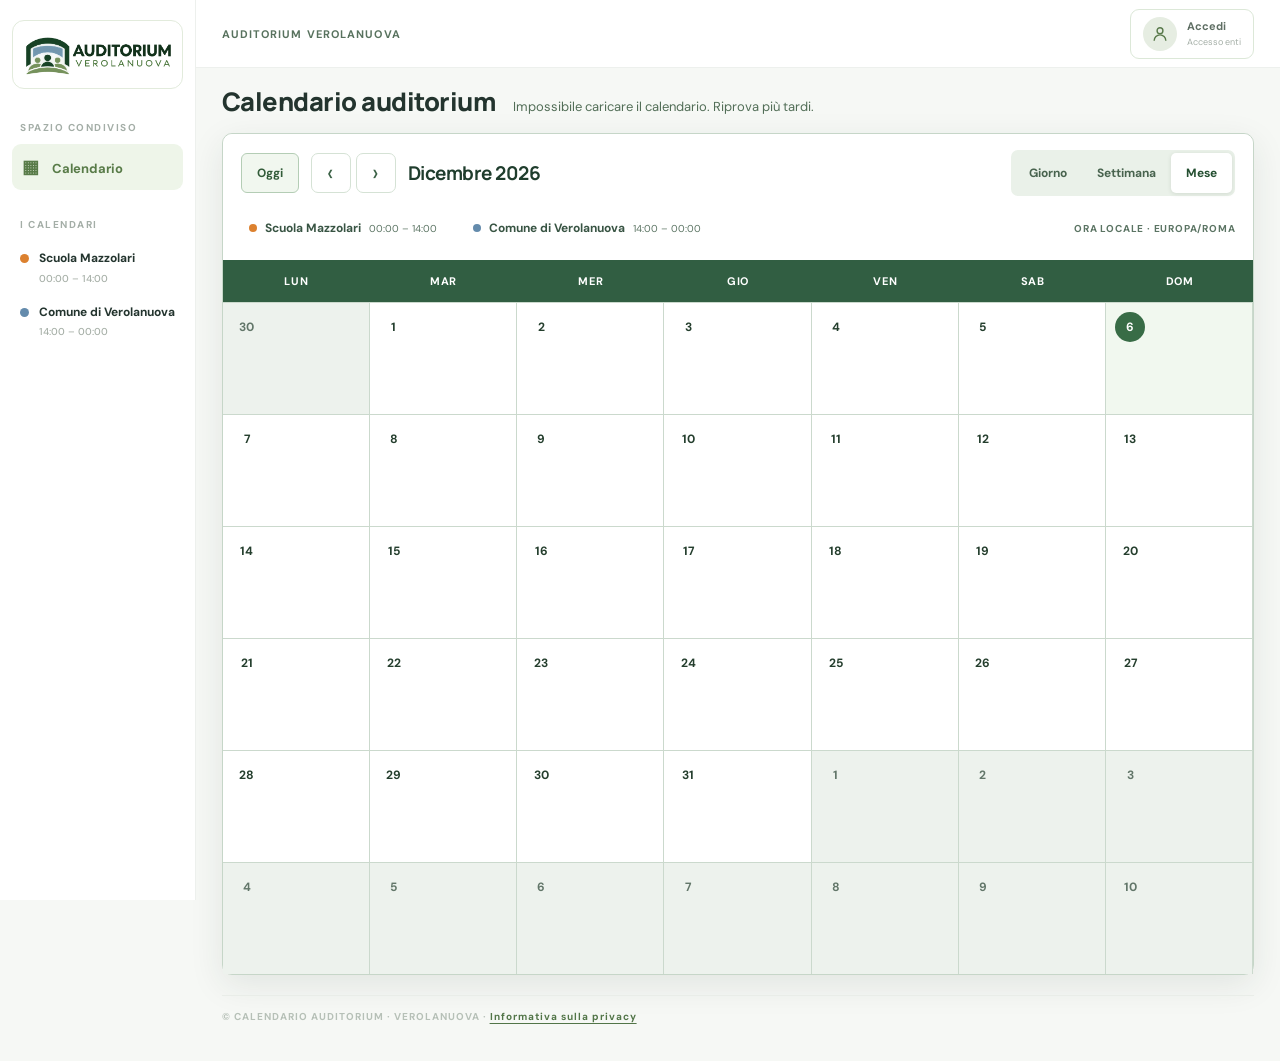
==== commit b796f3d5: "Ripristina la barra laterale e riequilibra le viste orarie" ====
--- a/index.html
+++ b/index.html
@@ -5,12 +5,20 @@
   <title>Calendario Auditorium</title>
   <link rel="preconnect" href="https://fonts.googleapis.com"><link rel="preconnect" href="https://fonts.gstatic.com" crossorigin>
   <link href="https://fonts.googleapis.com/css2?family=DM+Sans:wght@400;500;600;700&family=Manrope:wght@500;600;700;800&display=swap" rel="stylesheet">
-  <link rel="stylesheet" href="styles.css?v=calendario-responsive-1">
+  <link rel="stylesheet" href="styles.css?v=calendario-equilibrato-1">
   <link rel="stylesheet" href="logo-auditorium.css">
 </head>
 <body>
+  <aside class="sidebar">
+    <a class="brand logo-frame" href="index.html" aria-label="Calendario Auditorium Verolanuova"><img class="auditorium-logo" src="logo-auditorium.png" alt="Auditorium Verolanuova"></a>
+    <div class="sidebar-label">SPAZIO CONDIVISO</div>
+    <div class="nav-active"><span aria-hidden="true">▦</span> Calendario</div>
+    <div class="sidebar-label calendar-label">I CALENDARI</div>
+    <button type="button" class="calendar-key" data-calendar="school" aria-label="Mostra gli eventi della Scuola Mazzolari"><span class="key-dot school-dot"></span><span>Scuola Mazzolari<small>00:00 – 14:00</small></span></button>
+    <button type="button" class="calendar-key" data-calendar="town" aria-label="Mostra gli eventi del Comune di Verolanuova"><span class="key-dot town-dot"></span><span>Comune di Verolanuova<small>14:00 – 00:00</small></span></button>
+  </aside>
   <main class="main">
-    <header class="topbar"><a class="header-logo" href="index.html" aria-label="Calendario Auditorium Verolanuova"><img class="auditorium-logo" src="logo-auditorium.png" alt="Auditorium Verolanuova"></a><div class="top-right"><button class="profile-button" id="profileButton" aria-label="Apri menu account"><span class="avatar" id="avatar"><svg aria-hidden="true" viewBox="0 0 24 24" width="20" height="20" fill="none" stroke="currentColor" stroke-width="1.7"><circle cx="12" cy="8" r="3.5"></circle><path d="M5 20a7 7 0 0 1 14 0"></path></svg></span><span class="profile-text"><b id="profileName">Accedi</b><small id="profileSubtitle">Accesso enti</small></span></button></div></header>
+    <header class="topbar"><a class="header-logo" href="index.html" aria-label="Calendario Auditorium Verolanuova"><img class="auditorium-logo" src="logo-auditorium.png" alt="Auditorium Verolanuova"></a><span class="topbar-label">AUDITORIUM VEROLANUOVA</span><div class="top-right"><button class="profile-button" id="profileButton" aria-label="Apri menu account"><span class="avatar" id="avatar"><svg aria-hidden="true" viewBox="0 0 24 24" width="20" height="20" fill="none" stroke="currentColor" stroke-width="1.7"><circle cx="12" cy="8" r="3.5"></circle><path d="M5 20a7 7 0 0 1 14 0"></path></svg></span><span class="profile-text"><b id="profileName">Accedi</b><small id="profileSubtitle">Accesso enti</small></span></button></div></header>
     <section class="content">
       <div class="calendar-intro"><h1>Calendario auditorium</h1><p id="calendarStatus" class="calendar-status" role="status" aria-live="polite">Sola visualizzazione · Accedi per gestire gli eventi</p></div>
       <div class="calendar-card">
@@ -26,5 +34,5 @@
   <dialog id="calendarListDialog" aria-labelledby="calendarListTitle"><div class="dialog-head"><div><div class="eyebrow">ELENCO APPUNTAMENTI</div><h2 id="calendarListTitle"></h2></div><button class="close" type="button" data-close="calendarListDialog" aria-label="Chiudi">×</button></div><div id="calendarList" class="calendar-list"></div><div class="dialog-actions"><button class="secondary-button" type="button" data-close="calendarListDialog">Chiudi</button></div></dialog>
   <dialog id="detailsDialog"><div class="dialog-head"><div><div class="eyebrow" id="detailsOwner"></div><h2 id="detailsTitle"></h2></div><button class="close" data-close="detailsDialog" aria-label="Chiudi">×</button></div><p id="detailsTime"></p><p id="detailsRequest"></p><p id="detailsNotes"></p><div id="conflictContact" class="conflict-contact" hidden><p>⚠️ Questo evento si sovrappone a un evento dell’altro ente. Contattatevi per concordare gli orari.</p><div id="contactButtons" class="contact-buttons"></div></div><div class="dialog-actions"><button id="deleteEvent" class="delete-button">Elimina evento</button><button id="editEvent" class="primary-button" type="button">Modifica evento</button><button class="secondary-button" data-close="detailsDialog">Chiudi</button></div></dialog>
   <dialog id="contactDialog"><div class="dialog-head"><div><div class="eyebrow">CONTATTA L’ENTE</div><h2 id="contactTitle"></h2></div><button class="close" data-close="contactDialog" aria-label="Chiudi">×</button></div><p id="contactNumber"></p><a id="contactCall" class="primary-button contact-link" hidden>Chiama</a></dialog>
-  <script src="app.js?v=calendario-responsive-1"></script>
+  <script src="app.js?v=calendario-equilibrato-1"></script>
 </body></html>
--- a/styles.css
+++ b/styles.css
@@ -250,3 +250,40 @@
   .header-logo{width:118px}
   .profile-text b{max-width:105px;white-space:normal;line-height:1.2}
 }
+
+/* Barra laterale compatta e viste orarie più leggibili. */
+.sidebar{width:196px;padding:20px 12px;overflow-y:auto}
+.sidebar .brand{width:100%;padding:8px;background:#fff}
+.sidebar-label{margin:32px 8px 10px;font-size:10px}
+.sidebar .calendar-label{margin-top:28px}
+.sidebar .nav-active{padding:11px 10px;font-size:13px}
+.sidebar .calendar-key{padding:10px 8px;font-size:12px}
+.sidebar .calendar-key small{font-size:10px}
+.main{margin-left:196px}
+.header-logo{display:none}
+.topbar-label{font-size:11px;font-weight:700;letter-spacing:.1em;color:#58725e}
+body[data-view="day"] .calendar-scroll,body[data-view="week"] .calendar-scroll{max-height:max(400px,calc(100dvh - 240px));overflow:auto}
+body[data-view="day"] #calendar{display:grid;grid-template-columns:minmax(0,1fr) minmax(260px,34%);align-items:start}
+body[data-view="day"] .week-grid.day-view{min-width:0}
+body[data-view="day"] .day-head,body[data-view="week"] .day-head{position:sticky;top:0;z-index:8}
+.time-label{font-size:11px;color:#405e49}
+.day-agenda{position:sticky;top:70px;align-self:start;max-height:calc(100dvh - 320px);overflow:auto;padding:18px;border-left:1px solid #d7e3d6}
+.day-agenda h3{margin:0 0 12px;font:700 15px Manrope,sans-serif;color:#294632}
+.day-agenda-empty{margin:0;color:#607467;font-size:13px;line-height:1.5}
+.day-agenda .agenda-event{display:block;width:100%;margin:8px 0 0;padding:10px 12px;border:0;border-left:4px solid #c35913;border-radius:6px;background:#ffdfc1;color:#713109;text-align:left;font-size:13px;line-height:1.4}
+.day-agenda .agenda-event.town{border-color:#246e9b;background:#c8e2f4;color:#174968}
+.day-agenda .agenda-event b,.day-agenda .agenda-event small{display:block;overflow-wrap:anywhere}
+.day-agenda .agenda-event small{margin-top:3px;font-size:12px}
+.day-agenda .event-notes{display:block;margin-top:6px;padding:4px 6px;border-radius:4px;background:#ffed9c;color:#453600;white-space:pre-wrap;overflow-wrap:anywhere;font-size:12px}
+.day-agenda .formal-status{margin-top:7px}
+@media(max-width:900px){
+  .sidebar{display:none}
+  .main{margin:0}
+  .header-logo{display:block}
+  .topbar-label{display:none}
+}
+@media(max-width:700px){
+  body[data-view="day"] #calendar{display:block}
+  body[data-view="day"] .day-agenda{display:none}
+  body[data-view="day"] .calendar-scroll,body[data-view="week"] .calendar-scroll{max-height:max(320px,calc(100dvh - 275px))}
+}
